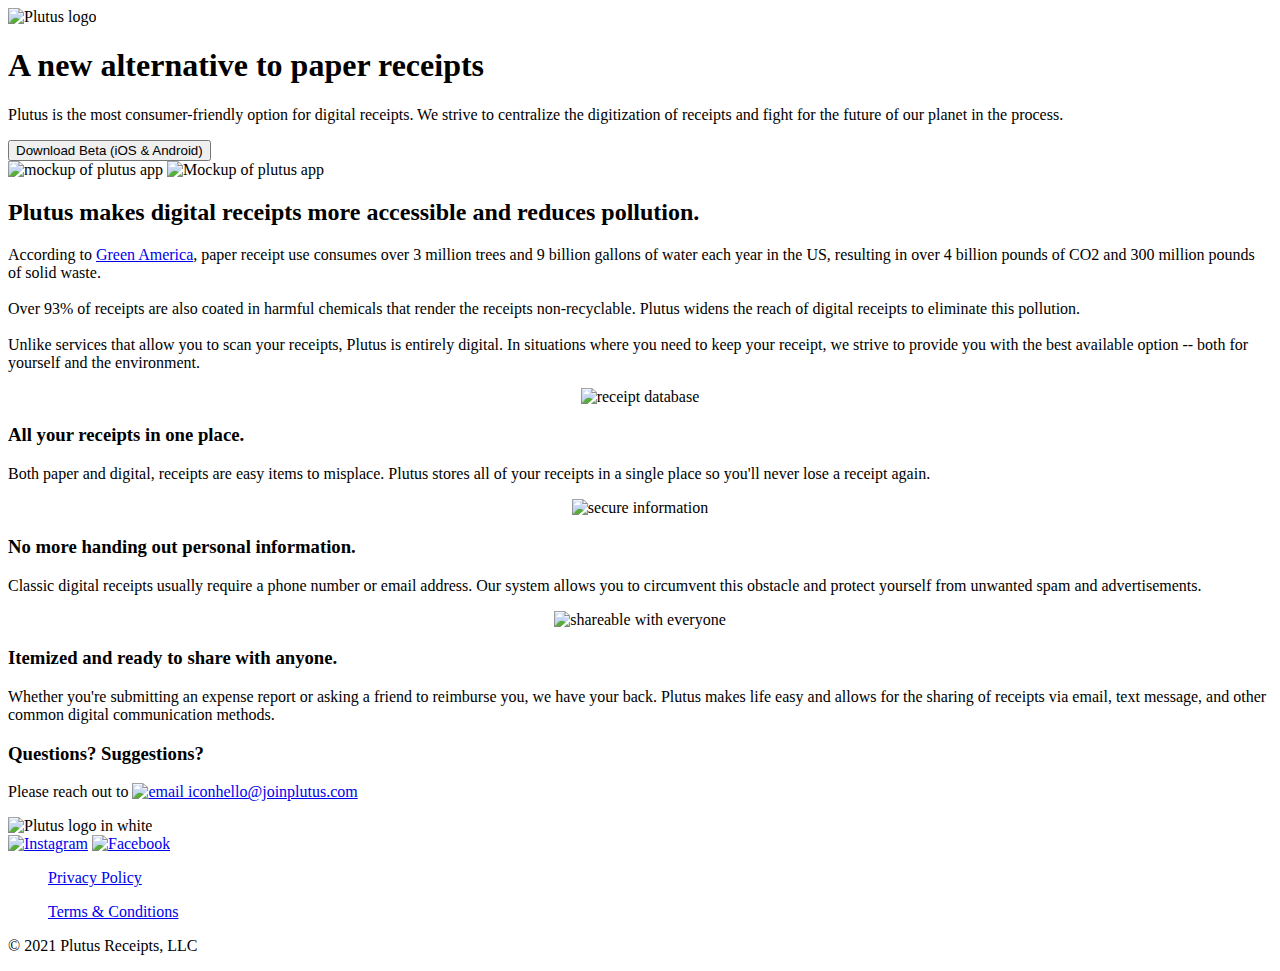
==== index.html @ d0dd9f86 "beta button now leads to beta instead of qualtrics" ====
<!DOCTYPE html>

<html lang="en">
  <head>

    <!-- Google Tag Manager -->
    <script>(function(w,d,s,l,i){w[l]=w[l]||[];w[l].push({'gtm.start':
      new Date().getTime(),event:'gtm.js'});var f=d.getElementsByTagName(s)[0],
      j=d.createElement(s),dl=l!='dataLayer'?'&l='+l:'';j.async=true;j.src=
      'https://www.googletagmanager.com/gtm.js?id='+i+dl;f.parentNode.insertBefore(j,f);
      })(window,document,'script','dataLayer','GTM-PJC6Z45');</script>
      <!-- End Google Tag Manager -->

    <link rel="stylesheet" href="styling/css/index.css" />
    <meta
      name="viewport"
      content="width=device-width, initial-scale=1.0, maximum-scale=1.0, user-scalable=yes"
    />
    <link
      href="https://fonts.googleapis.com/css?family=Roboto:400,500&display=swap"
      rel="stylesheet"
    />
    <link
      rel="apple-touch-icon"
      sizes="57x57"
      href="img/icon/apple-icon-57x57.png"
    />
    <link
      rel="apple-touch-icon"
      sizes="60x60"
      href="img/icon/apple-icon-60x60.png"
    />
    <link
      rel="apple-touch-icon"
      sizes="72x72"
      href="img/icon/apple-icon-72x72.png"
    />
    <link
      rel="apple-touch-icon"
      sizes="76x76"
      href="img/icon/apple-icon-76x76.png"
    />
    <link
      rel="apple-touch-icon"
      sizes="114x114"
      href="img/icon/apple-icon-114x114.png"
    />
    <link
      rel="apple-touch-icon"
      sizes="120x120"
      href="img/icon/apple-icon-120x120.png"
    />
    <link
      rel="apple-touch-icon"
      sizes="144x144"
      href="img/icon/apple-icon-144x144.png"
    />
    <link
      rel="apple-touch-icon"
      sizes="152x152"
      href="img/icon/apple-icon-152x152.png"
    />
    <link
      rel="apple-touch-icon"
      sizes="180x180"
      href="img/icon/apple-icon-180x180.png"
    />
    <link
      rel="icon"
      type="image/png"
      sizes="192x192"
      href="img/icon/android-icon-192x192.png"
    />
    <link
      rel="icon"
      type="image/png"
      sizes="32x32"
      href="img/icon/favicon-32x32.png"
    />
    <link
      rel="icon"
      type="image/png"
      sizes="96x96"
      href="img/icon/favicon-96x96.png"
    />
    <link
      rel="icon"
      type="image/png"
      sizes="16x16"
      href="img/icon/favicon-16x16.png"
    />
    <link rel="manifest" href="img/icon/manifest.json" />
    <meta name="msapplication-TileColor" content="#2ad196" />
    <meta
      name="msapplication-TileImage"
      content="img/icon/ms-icon-144x144.png"
    />
    <meta name="theme-color" content="#2ad196" />
    <meta
      name="description"
      content="Plutus is the most consumer-friendly option for digital receipts. We strive to centralize the digitization of receipts and save millions of trees in the process."
    />
    <meta name="keywords" content="" />
    <title>Plutus - Digital Receipt Solutions</title>
  </head>

  <body>

    <!-- Google Tag Manager (noscript) -->
    <noscript><iframe src="https://www.googletagmanager.com/ns.html?id=GTM-PJC6Z45"
      height="0" width="0" style="display:none;visibility:hidden"></iframe></noscript>
      <!-- End Google Tag Manager (noscript) -->

    <div class="header-wrapper">
      <div class="header-shader"></div>
      <div class="nav-wrapper">
        <nav>
          <img src="img/big-logo-white.svg" alt="Plutus logo" />
        </nav>
      </div>

      <div class="center-wrap section-wrapper">
        <div class="center section">
          <div class="left">
            <h1>A new alternative to paper receipts</h1>
            <p class="desc">
              Plutus is the most consumer-friendly option for digital receipts.
              We strive to centralize the digitization of receipts and fight for the future of our planet in the process.
            </p>
            <a href="https://www.joinplutus.com/beta.html" target="_blank" class="smooth"><button>Download Beta (iOS & Android)</button></a>
          </div>
          <div class="right">
            <img
              src="img/iphonemockup-small.png"
              id="mobile"
              alt="mockup of plutus app"
            />
            <img
              src="img/mockup4.png"
              alt="Mockup of plutus app"
              id="desktop"
            />
          </div>
        </div>
      </div>
    </div>

    <div id="line"></div>

    <div class="section-wrapper mission-section-wrapper" id="mission">
      <div class="section mission-section">
        <h2>Plutus makes digital receipts more accessible and reduces pollution.</h2>
        <div class="content-wrapper">
          <div class="content">
            <p>
              According to <a href="https://www.greenamerica.org/sites/default/files/2019-06/Green%20America%27s%20Skip%20The%20Slip%20Report.pdf?_ga=2.106437251.1430328538.1600664203-1660819131.1600233513" target="_blank" class="smooth">Green America</a>,
              paper receipt use consumes over 3 million trees and 9 billion gallons of water each year in the US, 
              resulting in over 4 billion pounds of CO2 and 300 million pounds of solid waste.
              <br><br>
              Over 93% of receipts are also coated in harmful chemicals that render the receipts non-recyclable. 
              Plutus widens the reach of digital receipts to eliminate this pollution.
              <br><br>
              Unlike services that allow you to scan your receipts, Plutus is entirely digital. In situations where 
              you need to keep your receipt, we strive to provide you with the best available option -- both for yourself 
              and the environment.
            </p>
          </div>
        </div>
      </div>
    </div>
    
    <div class="section-wrapper about-section-wrapper" id="about">
      <div class="section about-section">
        <div class="card-section-wrapper">
          <div class="card-section">
            <div class="card-item">
              <div class="picture">
                <center>
                  <img src="img/database.svg" alt="receipt database" />
                </center>
              </div>
              <div class="card-header">
                <h3>All your receipts in one place.</h3>
              </div>
              <div class="card-content">
                <p>
                  Both paper and digital, receipts are easy items to misplace. Plutus stores all of your receipts in a single place so you'll never lose a receipt again.
                </p>
              </div>
            </div>

            <div class="card-item">
              <div class="picture">
                <center>
                  <img src="img/lock.svg" alt="secure information" />
                </center>
              </div>
              <div class="card-header">
                <h3>No more handing out personal information.</h3>
              </div>
              <div class="card-content">
                <p>
                  Classic digital receipts usually require a phone number or email address. Our system allows you to circumvent this obstacle and protect yourself from unwanted spam and advertisements.
                </p>
              </div>
            </div>

            <div class="card-item">
              <div class="picture">
                <center>
                  <img src="img/connected.svg" alt="shareable with everyone" />
                </center>
              </div>
              <div class="card-header">
                <h3>Itemized and ready to share with anyone.</h3>
              </div>
              <div class="card-content">
                <p>
                  Whether you're submitting an expense report or asking a friend to reimburse you, we have your back. Plutus makes life easy and allows for the sharing of receipts via email, text message, and other common digital communication methods.
                </p>
              </div>
            </div>

          </div>
        </div>
      </div>
    </div>
    <script src="https://ajax.googleapis.com/ajax/libs/jquery/3.4.1/jquery.min.js"></script>
    <script src="js/smoothscroll.js"></script>
    <script src="js/index.js"></script>

    <!-- <div class="section-wrapper mission-section-wrapper" id="mission">
      <div class="section mission-section">
        <h2>Our Mission</h2>
        <div class="content-wrapper">
          <div class="content">
            <img src="img/photo.jpg" alt="photo of environment" />
            <div class="right-wrap">
              <p>
                We believe that efficient solutions can not only improve
                individual lives, but they can improve the surrounding world as
                well. With our digital receipts, we are creating tools that
                prioritize the lives of everyday people with a specific intent
                to advance the environmental friendliness of the businesses
                around us.
              </p>
              <p>
                We strive to eliminate the annual US consumption of over 3
                million trees and 9 billion gallons of water that occurs during
                the production of paper receipts. This would also annually
                eliminate over 300 million pounds of waste and 4 billion pounds
                of CO2.
              </p>
            </div>
          </div>
        </div>
      </div>
    </div> -->

    <div class="section-wrapper contact-section-wrapper" id="contact">
      <div class="section contact-section">
        <div class="contact-info">
          <h3>Questions? Suggestions?</h3>
          <p class="contact-line">
            Please reach out to
            <a href="mailto:hello@joinplutus.com"
              ><img
                src="img/send.svg"
                alt="email icon"
              />hello@joinplutus.com</a
            >
          </p>
        </div>
      </div>
    </div>

    <div class="section-wrapper footer-wrapper">
      <div class="section footer">
        <img
          src="img/big-logo-white.svg"
          alt="Plutus logo in white"
          class="logo"
        />
        <div class="social-media-wrapper">
          <div class="social-media">
            <a href="https://www.instagram.com/plutusapp/" target="_blank"
              ><img src="img/instagram.png" alt="Instagram"
            /></a>
            <a href="https://www.facebook.com/plutusapp" target="_blank"
              ><img src="img/facebook.png" alt="Facebook"
            /></a>
          </div>
        </div>
        <nav>
          <ul>
            <a href="privacy.html" target="_blank">Privacy Policy</a>
          </ul>
          <ul>
            <a href="terms.html" target="_blank">Terms & Conditions</a>
          </ul>
        </nav>
        <p>&#169; 2021 Plutus Receipts, LLC</p>
      </div>
    </div>
  </body>
</html>
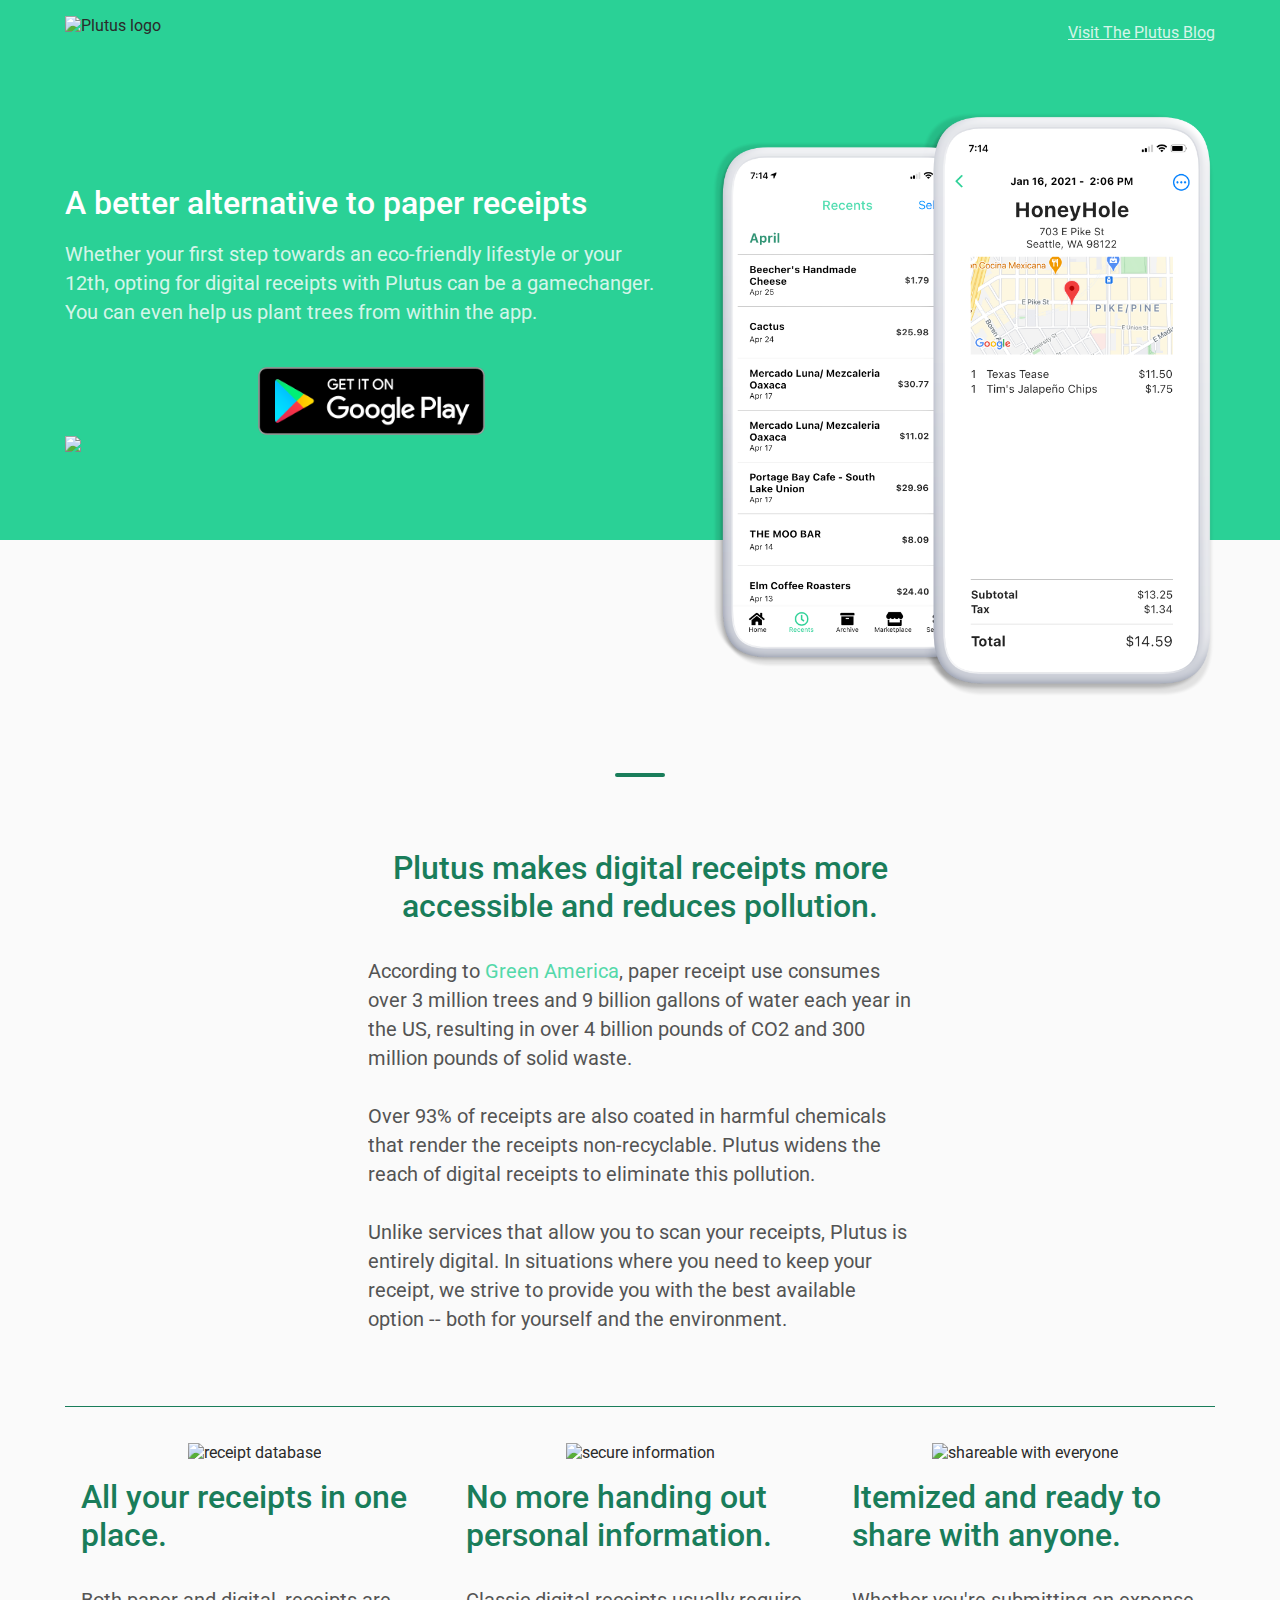
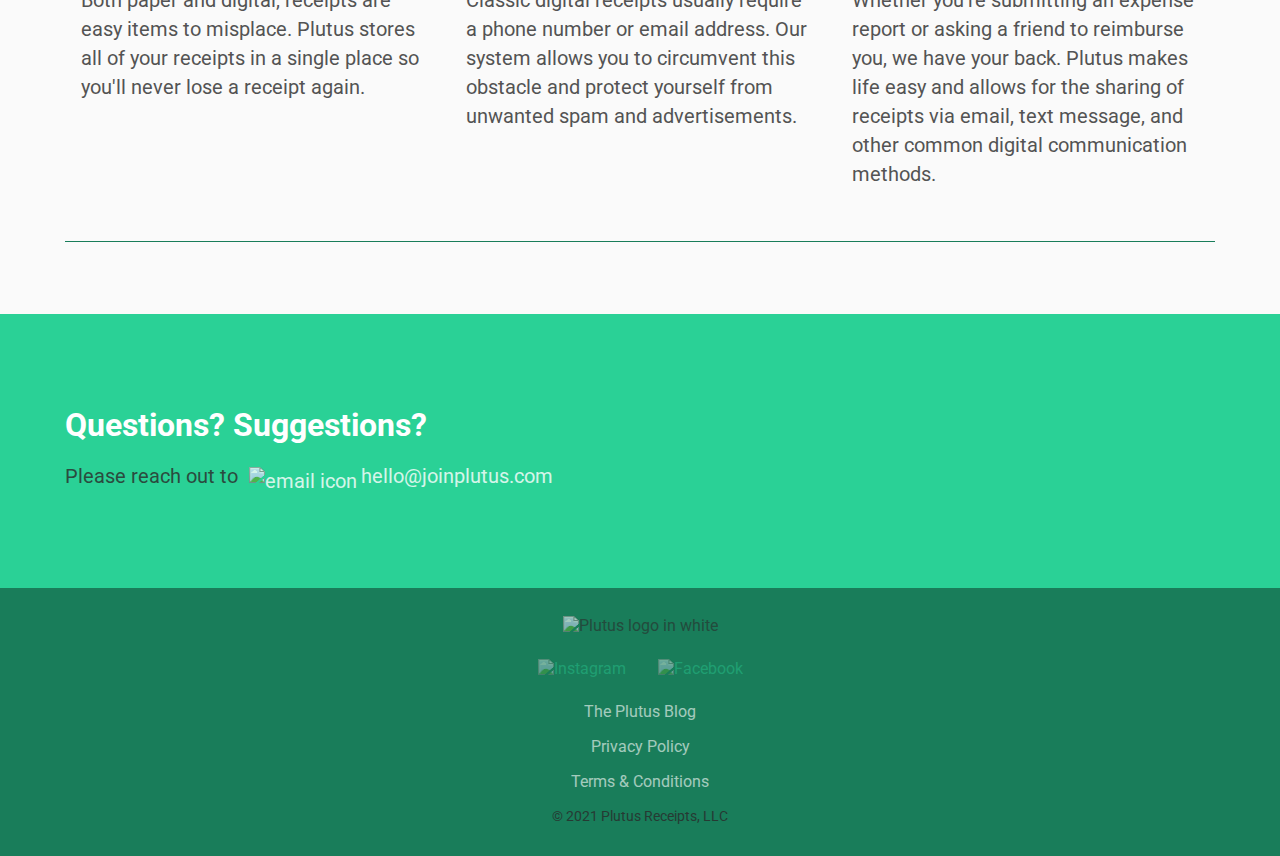
==== commit e1070866: "changes for launch" ====
--- a/index.html
+++ b/index.html
@@ -101,7 +101,7 @@
       content="Plutus is the most consumer-friendly option for digital receipts. We strive to centralize the digitization of receipts and save millions of trees in the process."
     />
     <meta name="keywords" content="" />
-    <title>Plutus - Digital Receipt Solutions</title>
+    <title>Plutus - Digital Receipts</title>
   </head>
 
   <body>
@@ -116,27 +116,47 @@
       <div class="nav-wrapper">
         <nav>
           <img src="img/big-logo-white.svg" alt="Plutus logo" />
+          <ul>
+            <li><a href="https://blog.joinplutus.com" class="smooth" style="text-decoration: underline;">Visit The Plutus Blog</a></li>
+        </ul>
         </nav>
       </div>
 
       <div class="center-wrap section-wrapper">
         <div class="center section">
           <div class="left">
-            <h1>A new alternative to paper receipts</h1>
+            <h1>A better alternative to paper receipts</h1>
             <p class="desc">
-              Plutus is the most consumer-friendly option for digital receipts.
+              Whether your first step towards an eco-friendly lifestyle or your 12th, opting for digital receipts with Plutus can be a gamechanger. 
+              You can even help us plant trees from within the app.
+            </p>
+            <!-- <p class="desc">
+              Plutus is the most consumer-friendly option for digital receipts. 
               We strive to centralize the digitization of receipts and fight for the future of our planet in the process.
-            </p>
-            <a href="https://www.joinplutus.com/beta.html" target="_blank" class="smooth"><button>Download Beta (iOS & Android)</button></a>
+            </p> -->
+            <a href="https://apps.apple.com/us/app/plutus-digital-receipts/id1523224512" target="_blank">
+              <img class="appleButton"
+              src="img/appStoreDownload.svg"
+              id="appStoreDownload"
+              alt="ios app store button"
+              />
+            </a>
+            <a href="https://play.google.com/store/apps/details?id=com.development.plutus" target="_blank">
+              <img class="googleButton"
+              src="img/googlePlay2.png"
+              id="playStoreDownload"
+              alt="android play store button"
+              />
+            </a>
           </div>
           <div class="right">
             <img
-              src="img/iphonemockup-small.png"
+              src="img/mockupNew.png"
               id="mobile"
               alt="mockup of plutus app"
             />
             <img
-              src="img/mockup4.png"
+              src="img/overlapMockup.png"
               alt="Mockup of plutus app"
               id="desktop"
             />
@@ -293,6 +313,9 @@
         </div>
         <nav>
           <ul>
+            <a href="https://blog.joinplutus.com" target="_blank">The Plutus Blog</a>
+          </ul>
+          <ul>
             <a href="privacy.html" target="_blank">Privacy Policy</a>
           </ul>
           <ul>
--- a/styling/css/index.css
+++ b/styling/css/index.css
@@ -0,0 +1,566 @@
+html,
+body {
+  margin: 0;
+  padding: 0;
+  font-family: "Roboto", sans-serif;
+  color: #2a2a2a;
+  background-color: #fafafa;
+  overflow-x: hidden;
+  width: 100%;
+}
+
+.clearfix:after {
+  content: " ";
+  display: block;
+  height: 0;
+  clear: both;
+}
+
+p {
+  color: #2a2a2a;
+  margin: 0;
+  padding: 0;
+  font-size: 1.25em;
+  line-height: 145%;
+  opacity: 0.8;
+}
+
+a {
+  color: #2ad196;
+  text-decoration: none;
+  transition: all 0.2s;
+}
+
+a:hover {
+  color: #67e0b6;
+}
+
+button {
+  background-color: #197d5a;
+  border: none;
+  transition: all 0.2s;
+  outline: none;
+  color: #ffffff;
+  font-size: 1.25em;
+  font-weight: 500;
+  padding: 12px 24px;
+  cursor: pointer;
+  position: relative;
+  top: 0;
+  border-radius: 2px;
+  box-shadow: 0 2px 4px 0px rgba(0, 0, 0, 0.15);
+}
+button:hover {
+  background-color: #197d5a;
+  top: -2px;
+  box-shadow: 0 4px 4px 0px rgba(0, 0, 0, 0.15);
+}
+
+.section-wrapper {
+  padding-left: 24px;
+  padding-right: 24px;
+}
+.section-wrapper .section {
+  max-width: 1150px;
+  margin-left: auto;
+  margin-right: auto;
+}
+.section-wrapper .section h2 {
+  font-size: 2em;
+  color: #197d5a;
+  margin: 0;
+  margin-bottom: 32px;
+  text-align: center;
+  font-weight: 500;
+}
+
+@media (max-width: 700px) {
+  .section-wrapper .section h2 {
+    font-size: 1.65em;
+  }
+}
+
+@media (max-width: 520px) {
+  .section-wrapper {
+    padding-left: 12px;
+    padding-right: 12px;
+  }
+  .section-wrapper button {
+    font-size: 1.15em;
+  }
+}
+.nav-wrapper {
+  padding: 16px 24px;
+}
+.nav-wrapper nav {
+  position: relative;
+  z-index: 4;
+  max-width: 1150px;
+  margin-left: auto;
+  margin-right: auto;
+  display: flex;
+  align-items: center;
+  justify-content: flex-start;
+}
+.nav-wrapper nav img {
+  height: 32px;
+  width: auto;
+  margin-right: auto;
+}
+.nav-wrapper nav ul {
+  list-style: none;
+  margin: 0;
+  padding: 0;
+}
+.nav-wrapper nav ul li {
+  display: inline-block;
+  margin-left: 24px;
+}
+.nav-wrapper nav ul li a {
+  color: #ffffff;
+  opacity: 0.8;
+  transition: 0.15s;
+}
+.nav-wrapper nav ul li a:hover {
+  opacity: 1;
+}
+
+@media (max-width: 520px) {
+  .nav-wrapper {
+    padding: 16px 12px;
+  }
+  .nav-wrapper nav img {
+    height: 24px;
+  }
+  .nav-wrapper nav ul li {
+    font-size: 0.9em;
+    margin-left: 12px;
+  }
+}
+.header-shader {
+  height: 60vh;
+  min-height: 450px;
+  background-color: #2ad196;
+  background-size: cover;
+  background-repeat: no-repeat;
+  background-position: center;
+  position: absolute;
+  width: 100%;
+  z-index: 1;
+}
+
+.center-wrap {
+  position: relative;
+  z-index: 3;
+  margin-top: 48px;
+}
+.center-wrap .center {
+  display: flex;
+  align-items: flex-start;
+  justify-content: space-between;
+}
+.center-wrap .center .left {
+  margin-top: 72px;
+  margin-right: 24px;
+}
+.center-wrap .center .left h1 {
+  color: #ffffff;
+  margin: 0;
+  margin-bottom: 18px;
+  font-size: 2em;
+  font-weight: 500;
+}
+.center-wrap .center .left .desc {
+  color: #ffffff;
+  max-width: 600px;
+  margin-bottom: 24px;
+}
+
+.center-wrap .center .left .googleButton {
+  width: auto;
+  height: 7.5vh;
+  margin: 16px;
+}
+
+.center-wrap .center .left .appleButton {
+  width: auto;
+  height: 7.5vh;
+  margin: 16px;
+  margin-left: 0px;
+}
+
+.center-wrap .center .right img {
+  width: auto;
+  height: 65vh;
+}
+.center-wrap .center .right #mobile {
+  display: none;
+}
+
+@media (max-width: 850px) {
+  .header-shader {
+    height: 60vh;
+    min-height: 420px;
+  }
+
+  .center-wrap {
+    margin-top: 32px;
+  }
+  .center-wrap .center .left {
+    margin-top: 48px;
+    margin-right: 24px;
+  }
+  .center-wrap .center .left h1 {
+    font-size: 1.8em;
+  }
+  
+  .center-wrap .center .left .appleButton {
+    margin: 16px;
+    margin-left: 0px;
+  }
+
+  .center-wrap .center .right img {
+    height: 65vh;
+  }
+  .center-wrap .center .right #mobile {
+    display: block;
+  }
+  .center-wrap .center .right #desktop {
+    display: none;
+  }
+}
+@media (max-width: 550px) {
+  .header-shader {
+    height: 85vh;
+    min-height: auto;
+  }
+
+  .center-wrap {
+    margin-top: 30px;
+  }
+  .center-wrap .center {
+    display: block;
+  }
+  .center-wrap .center .left {
+    margin-top: 0;
+    margin-right: 0;
+    text-align: center;
+    margin-left: 16px;
+    margin-right: 16px;
+  }
+  .center-wrap .center .left h1 {
+    font-size: 1.6em;
+  }
+  .center-wrap .center .left .desc {
+    margin-bottom: 24px;
+    text-align: left;
+  }
+
+  .center-wrap .center .left .googleButton {
+    margin: 16px;
+  }
+  
+  .center-wrap .center .left .appleButton {
+    margin: 16px;
+  }
+
+  .center-wrap .center .right {
+    margin-top: 36px;
+    text-align: center;
+  }
+  .center-wrap .center .right img {
+    width: 80%;
+    margin-left: 10%;
+    max-width: 320px;
+    height: auto;
+  }
+}
+
+.about-section-wrapper {
+  padding-top: 72px;
+  padding-bottom: 72px;
+}
+.card-section-wrapper .card-section {
+  display: flex;
+  align-items: stretch;
+  border-top: 1px solid #197d5a; 
+  border-bottom: 1px solid #197d5a; 
+  justify-content: space-between;
+  padding-top: 36px;
+  padding-bottom: 36px;
+}
+.card-section-wrapper .card-section .card-item {
+  width: 33%;
+}
+.card-section-wrapper .card-section .card-item .card-header {
+  display: flex;
+  justify-content: left;
+  margin-left: 0px;
+}
+
+.card-section-wrapper .card-section .card-item .picture img {
+  height: 225px
+}
+
+.card-section-wrapper .card-section .card-item .card-header h3 {
+  color: #197d5a;
+  font-weight: 500;
+  font-size: 2em;
+  margin: 8px;
+  padding: 8px;
+}
+.card-section-wrapper .card-section .card-item .card-content {
+  /*background-color: #ffffff;
+  box-shadow: 0 2px 4px 0px rgba(0, 0, 0, 0.15);*/
+  padding: 8px;
+  margin: 8px;
+}
+
+/*
+.card-section-wrapper .card-section .card-item .card-content .card-list-item {
+  display: flex;
+  align-items: flex-start;
+  justify-content: flex-start;
+  padding: 16px 0;
+}
+.card-section-wrapper .card-section .card-item .card-content .card-list-item p {
+  opacity: 0.8;
+  font-size: 1.05em;
+}
+*/
+
+@media (max-width: 700px) {
+  .about-section-wrapper {
+    padding-top: 36px;
+    padding-bottom: 36px;
+  }
+  .card-section-wrapper .card-section {
+    display: block;
+    flex-direction: column;
+    padding-bottom: 20px;
+    padding-top: 20px;
+  }
+  .card-section-wrapper .card-section .card-item {
+    width: 100%;
+  }
+
+  .card-section-wrapper .card-section .card-item .picture img {
+    height: 200px
+  }
+
+  .card-section-wrapper .card-section .card-item .card-header h3 {
+    font-size: 1.65em;
+    margin-bottom: 12px;
+    padding-bottom: 0px;
+  }
+  .card-section-wrapper .card-section .card-item .card-content p {
+    font-size: 1.15em;
+    opacity: 0.8;
+  }
+
+  /* .card-section-wrapper .card-section .card-item .card-content .card-list-item {
+    padding: 12px 0;
+  } */
+  /* .card-section-wrapper
+    .card-section
+    .card-item
+    .card-content
+    .card-list-item
+    img {
+    height: 12px;
+  } */
+  /* .card-section-wrapper
+    .card-section
+    .card-item
+    .card-content
+    .card-list-item
+    p {
+    font-size: 1em;
+  } */
+}
+
+.mission-section-wrapper {
+  padding-top: 72px;
+  padding-bottom: 0px;
+  width: 45%;
+  margin: auto;
+}
+.mission-section-wrapper .mission-section {
+  padding-left: 16px;
+  padding-right: 16px;
+}
+.mission-section-wrapper .mission-section .content-wrapper .content {
+  display: flex;
+  align-items: flex-start;
+  justify-content: flex-start;
+}
+
+/* .mission-section-wrapper .mission-section .content-wrapper .content img {
+  width: 45%;
+  height: auto;
+  margin-right: 36px;
+  border-radius: 3px;
+}
+.mission-section-wrapper
+  .mission-section
+  .content-wrapper
+  .content
+  .right-wrap
+  p {
+  font-size: 1em;
+  opacity: 0.8;
+  margin-bottom: 16px;
+} */
+
+@media (max-width: 750px) {
+  .mission-section-wrapper {
+    width: 100%;
+    margin: auto;
+    box-sizing: border-box;
+  }
+  .mission-section-wrapper .mission-section .content-wrapper .content {
+    text-align: left;
+  }
+  .mission-section-wrapper .mission-section .content-wrapper .content p {
+    font-size: 1.15em;
+    opacity: 0.8;
+  }
+  /* .mission-section-wrapper .mission-section .content-wrapper .content img {
+    width: 100%;
+    height: auto;
+    margin-right: 0;
+    margin-bottom: 24px;
+  } */
+  /* .mission-section-wrapper
+    .mission-section
+    .content-wrapper
+    .content
+    .right-wrap
+    p {
+    text-align: left;
+    font-size: 1.15em;
+    opacity: 0.8;
+    margin-bottom: 16px;
+  } */
+}
+.contact-section-wrapper {
+  background-color: #2ad196;
+}
+.contact-section-wrapper .contact-section {
+  padding: 92px 0;
+}
+.contact-section-wrapper .contact-section .contact-info h3 {
+  color: #ffffff;
+  margin-top: 0;
+  font-size: 2em;
+  margin-bottom: 18px;
+}
+.contact-section-wrapper .contact-section .contact-info .contact-line {
+  color: #2a2a2a;
+}
+.contact-section-wrapper .contact-section .contact-info .contact-line a {
+  color: #ffffff;
+}
+.contact-section-wrapper .contact-section .contact-info .contact-line a:hover {
+  color: #ffffff;
+}
+.contact-section-wrapper .contact-section .contact-info .contact-line img {
+  height: 20px;
+  width: auto;
+  vertical-align: sub;
+  margin-right: 4px;
+  margin-left: 6px;
+}
+
+@media (max-width: 520px) {
+  .contact-section-wrapper {
+    background-color: #2ad196;
+  }
+  .contact-section-wrapper .contact-section {
+    padding: 56px 0;
+  }
+  .contact-section-wrapper .contact-section .contact-info h3 {
+    font-size: 1.8em;
+    margin-bottom: 18px;
+  }
+  .contact-section-wrapper .contact-section .contact-info .contact-line {
+    color: #2a2a2a;
+    font-size: 1.05em;
+  }
+  .contact-section-wrapper .contact-section .contact-info .contact-line a {
+    display: block;
+    color: #ffffff;
+  }
+  .contact-section-wrapper
+    .contact-section
+    .contact-info
+    .contact-line
+    a:hover {
+    color: #ffffff;
+  }
+  .contact-section-wrapper .contact-section .contact-info .contact-line img {
+    height: 20px;
+    width: auto;
+    vertical-align: sub;
+    margin-right: 4px;
+    margin-left: 6px;
+  }
+}
+
+.footer-wrapper {
+  background-color: #197d5a;
+  padding: 28px 0;
+}
+.footer-wrapper .footer {
+  text-align: center;
+}
+.footer-wrapper .footer p {
+  font-size: 0.9em;
+}
+.footer-wrapper .footer .logo {
+  height: 30px;
+  opacity: 0.6;
+  width: auto;
+}
+.section nav ul {
+  padding-inline-start: 0px;
+}
+.section nav ul a {
+  color: #ffffff;
+  opacity: 0.6;
+  transition: 0.15s;
+}
+.section nav ul a:hover {
+  opacity: 1;
+}
+
+.footer-wrapper .footer .social-media-wrapper {
+  margin-top: 24px;
+  margin-bottom: 24px;
+}
+.footer-wrapper .footer .social-media-wrapper .social-media {
+  display: flex;
+  justify-content: center;
+  align-items: flex-start;
+}
+.footer-wrapper .footer .social-media-wrapper .social-media img {
+  opacity: 0.4;
+  height: 22px;
+  width: auto;
+  margin: 0 16px;
+  transition: all 0.15s;
+}
+.footer-wrapper .footer .social-media-wrapper .social-media img:hover {
+  opacity: 0.8;
+}
+
+#line {
+  height: 4px;
+  width: 50px;
+  border-radius: 2px;
+  background: #197d5a;
+  margin: auto;
+  margin-top: 72px;
+}
+
+/*# sourceMappingURL=index.css.map */
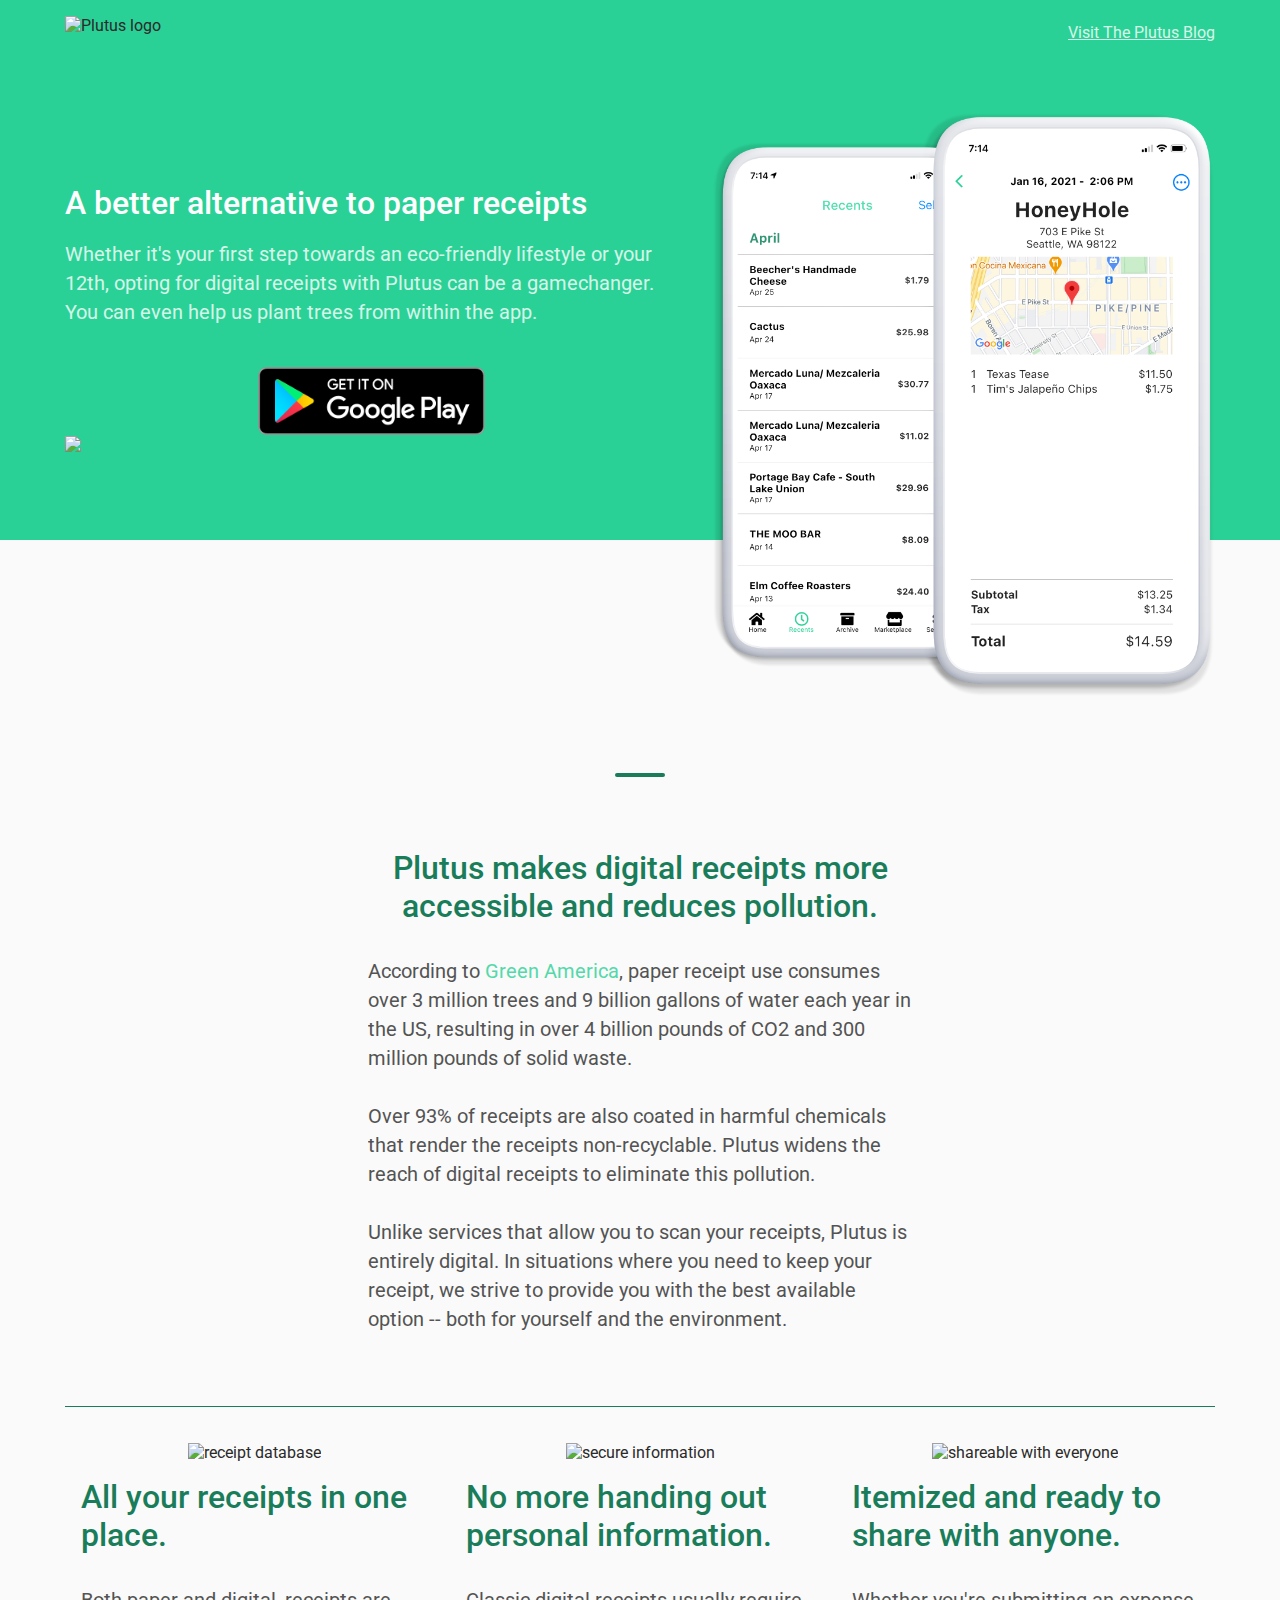
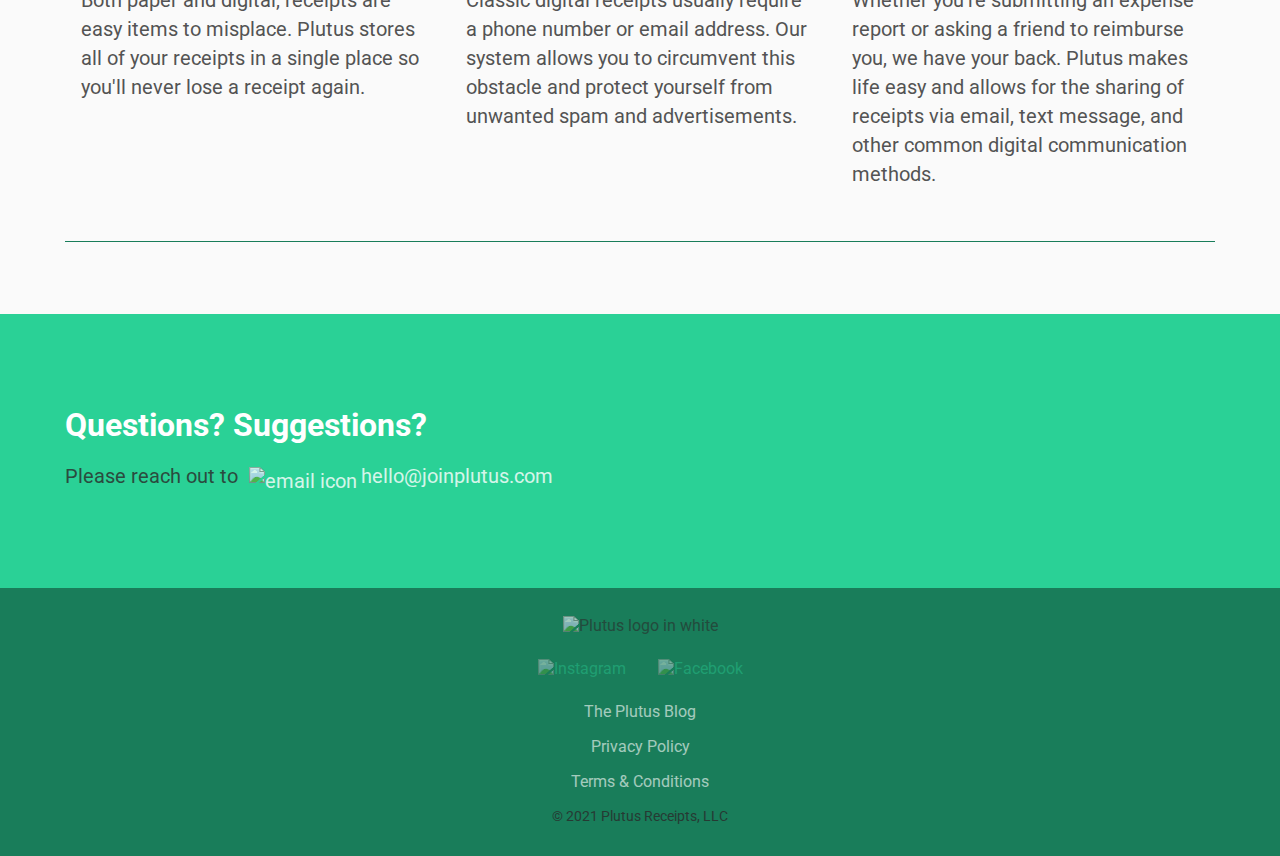
==== commit 6e9f6d31: "grammar correction for kish" ====
--- a/index.html
+++ b/index.html
@@ -127,7 +127,7 @@
           <div class="left">
             <h1>A better alternative to paper receipts</h1>
             <p class="desc">
-              Whether your first step towards an eco-friendly lifestyle or your 12th, opting for digital receipts with Plutus can be a gamechanger. 
+              Whether it's your first step towards an eco-friendly lifestyle or your 12th, opting for digital receipts with Plutus can be a gamechanger. 
               You can even help us plant trees from within the app.
             </p>
             <!-- <p class="desc">
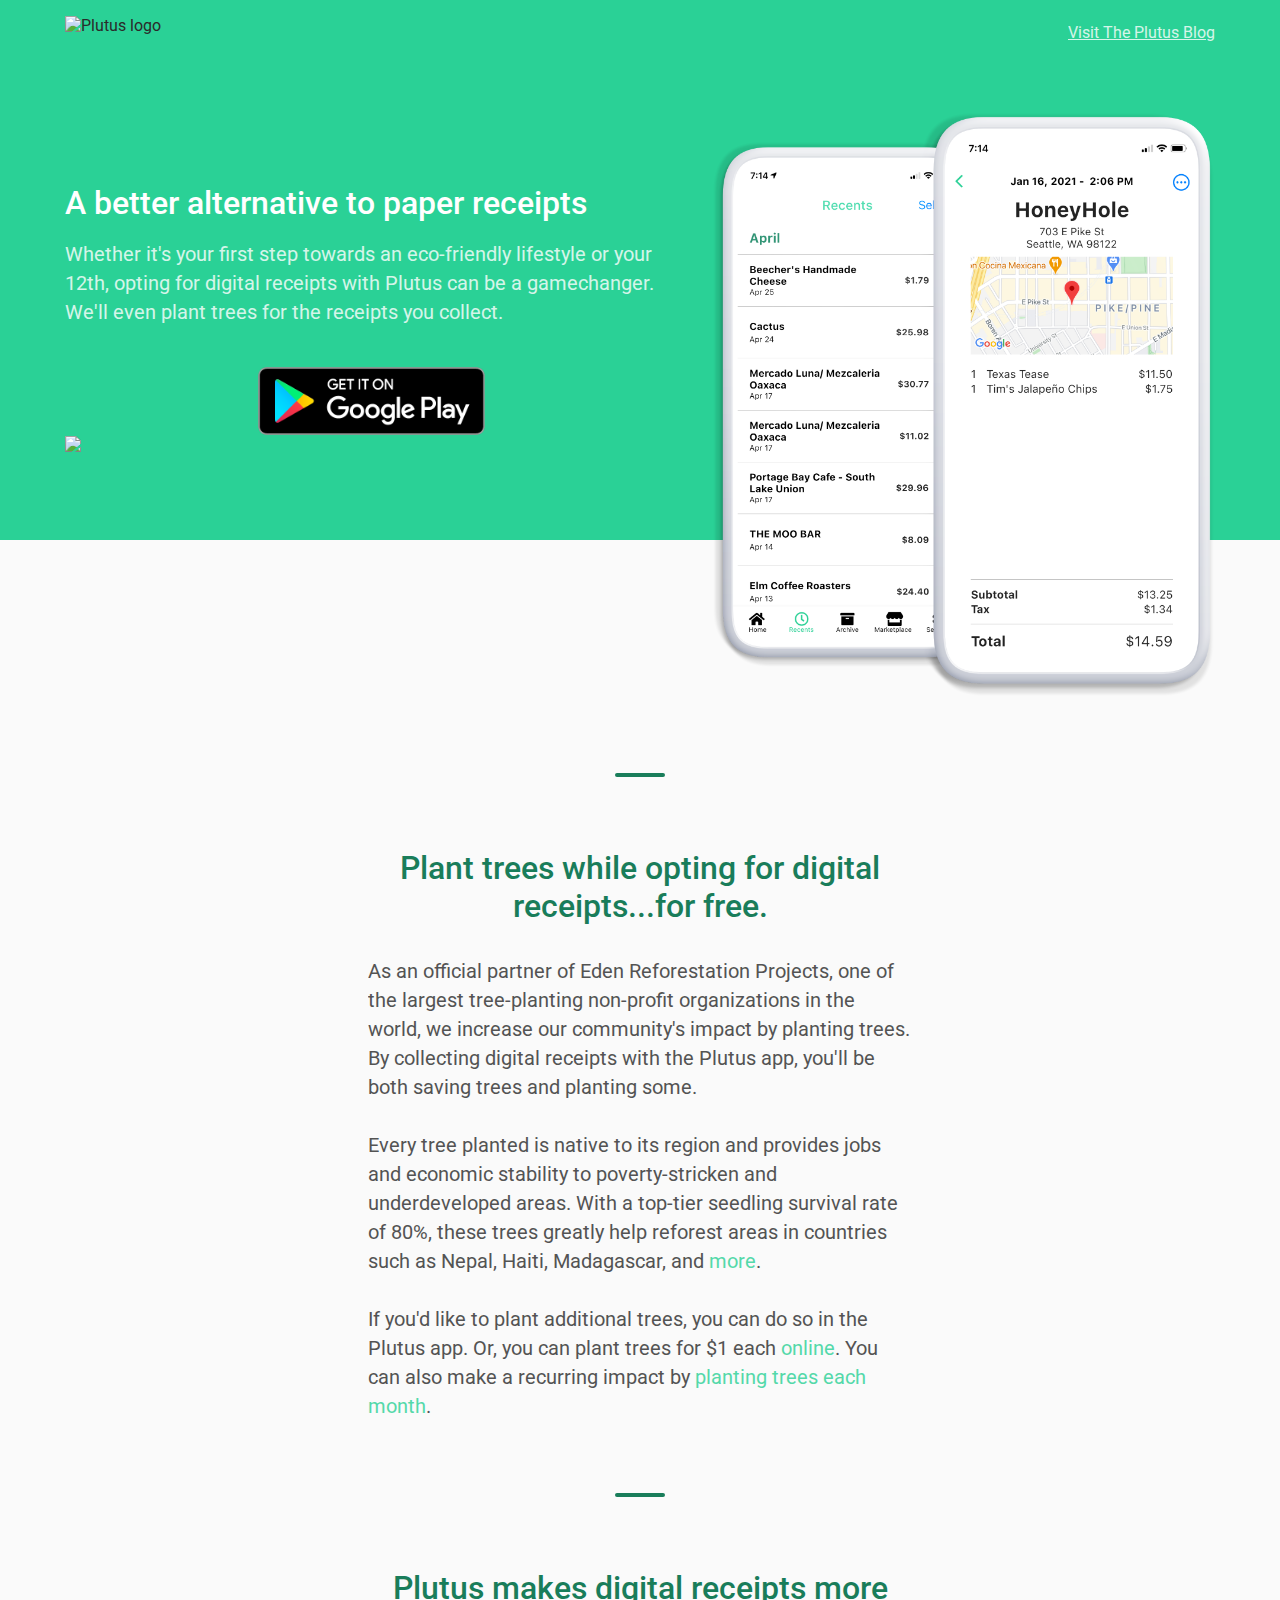
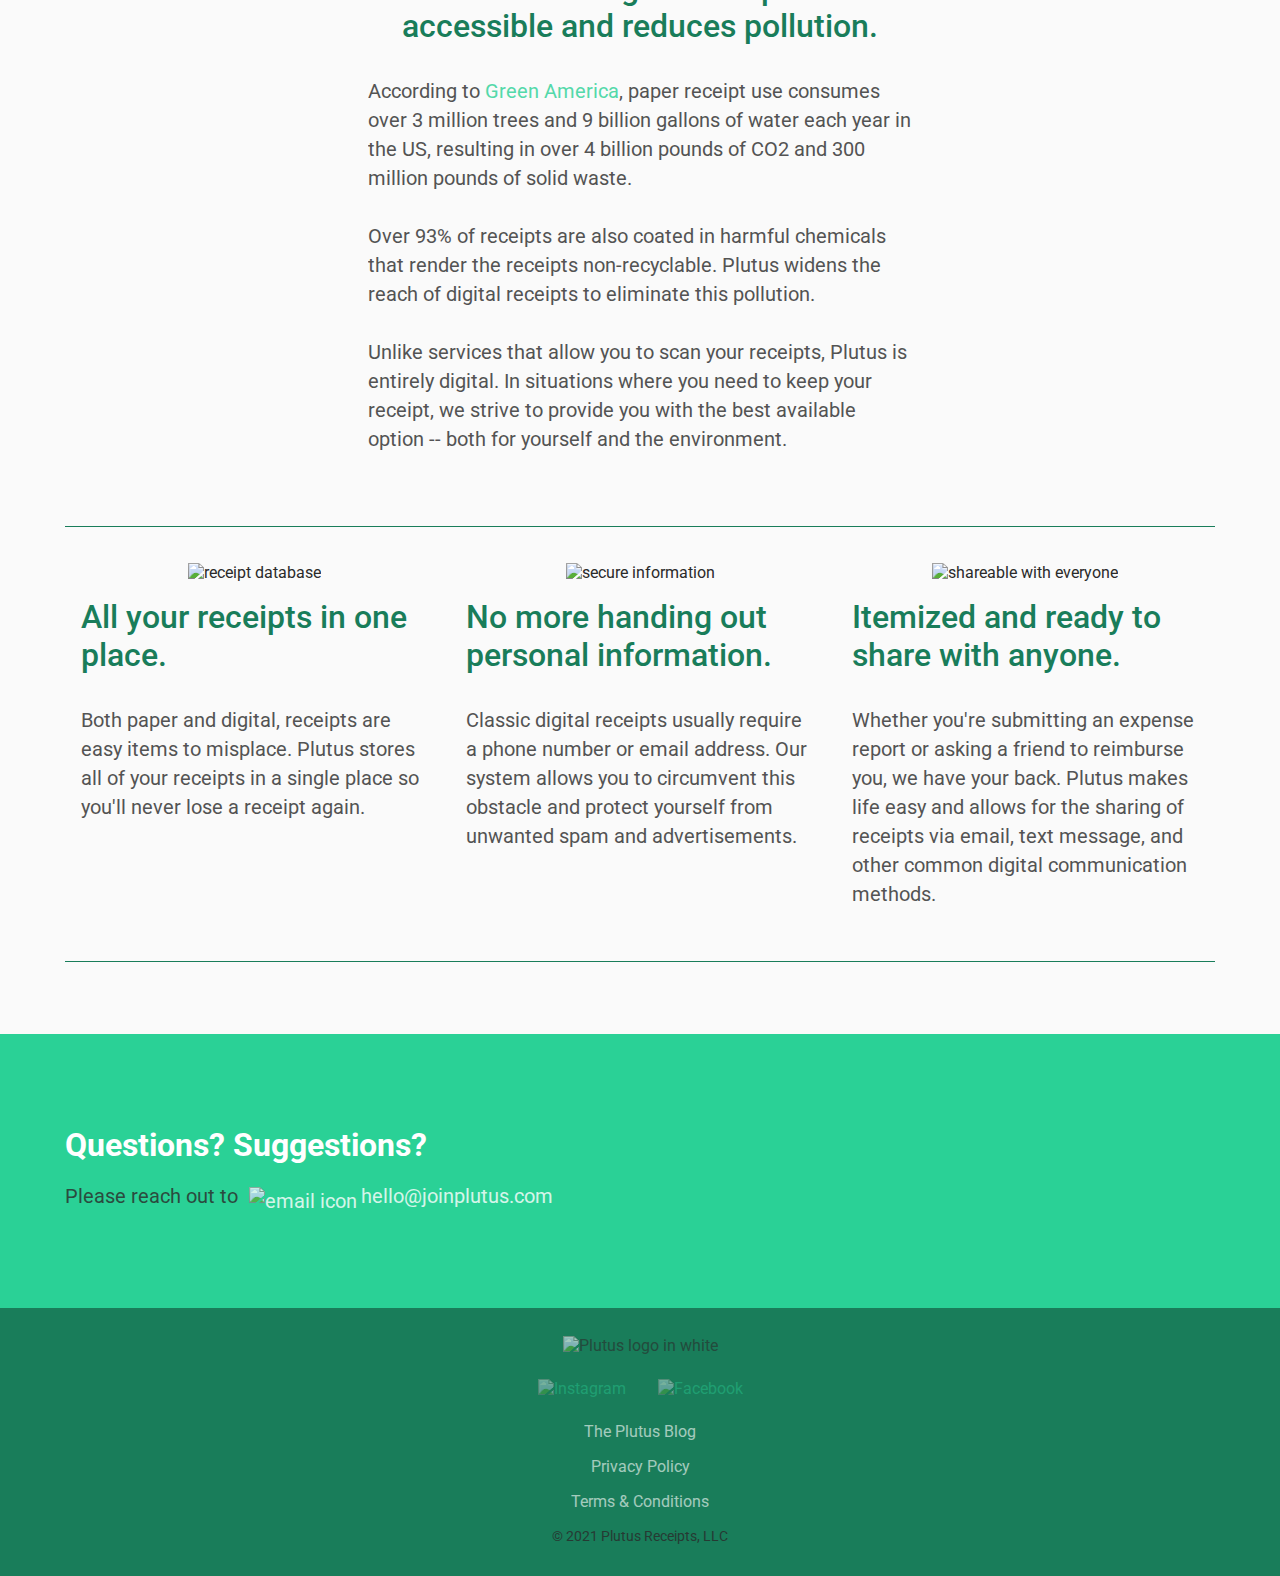
==== commit a63951ee: "added tree-planting description" ====
--- a/index.html
+++ b/index.html
@@ -11,6 +11,17 @@
       })(window,document,'script','dataLayer','GTM-PJC6Z45');</script>
       <!-- End Google Tag Manager -->
 
+      <!-- Global site tag (gtag.js) - Google Analytics -->
+      <script async src="https://www.googletagmanager.com/gtag/js?id=UA-190761386-1">
+      </script>
+      <script>
+        window.dataLayer = window.dataLayer || [];
+        function gtag(){dataLayer.push(arguments);}
+        gtag('js', new Date());
+
+        gtag('config', 'UA-190761386-1');
+      </script>
+
     <link rel="stylesheet" href="styling/css/index.css" />
     <meta
       name="viewport"
@@ -98,10 +109,10 @@
     <meta name="theme-color" content="#2ad196" />
     <meta
       name="description"
-      content="Plutus is the most consumer-friendly option for digital receipts. We strive to centralize the digitization of receipts and save millions of trees in the process."
+      content="Plutus is the most consumer-friendly option for digital receipts. Trees are planted for free as digital receipts are collected with the Plutus app. We strive to centralize the digitization of receipts and save millions of trees in the process."
     />
     <meta name="keywords" content="" />
-    <title>Plutus - Digital Receipts</title>
+    <title>Plutus - Digital Receipts & Tree Planting App for iOS and Android</title>
   </head>
 
   <body>
@@ -128,7 +139,7 @@
             <h1>A better alternative to paper receipts</h1>
             <p class="desc">
               Whether it's your first step towards an eco-friendly lifestyle or your 12th, opting for digital receipts with Plutus can be a gamechanger. 
-              You can even help us plant trees from within the app.
+              We'll even plant trees for the receipts you collect.
             </p>
             <!-- <p class="desc">
               Plutus is the most consumer-friendly option for digital receipts. 
@@ -160,6 +171,33 @@
               alt="Mockup of plutus app"
               id="desktop"
             />
+          </div>
+        </div>
+      </div>
+    </div>
+
+    <div id="line"></div>
+
+    <div class="section-wrapper mission-section-wrapper" id="plant-trees">
+      <div class="section mission-section">
+        <h2>Plant trees while opting for digital receipts...for free.</h2>
+        <div class="content-wrapper">
+          <div class="content">
+            <p>
+              As an official partner of Eden Reforestation Projects, one of the largest tree-planting 
+              non-profit organizations in the world, we increase our community's impact by planting trees.
+              By collecting digital receipts with the Plutus app, you'll be both saving trees and planting some.
+              <br><br>
+              Every tree planted is native to its region and provides jobs and economic stability to poverty-stricken and underdeveloped areas.
+              With a top-tier seedling survival rate of 80%, these trees greatly help reforest areas in countries such as
+              Nepal, Haiti, Madagascar, and 
+              <a href="https://edenprojects.org/the-problem-and-the-solution/" target="_blank" class="smooth">more</a>.
+              <br><br>
+              If you'd like to plant additional trees, you can do so in the Plutus app. Or, you can plant trees for $1 each
+              <a href="https://buy.stripe.com/bIY2cc4zBgkPeIgbII" target="_blank" class="smooth">online</a>.
+              You can also make a recurring impact by 
+              <a href="https://buy.stripe.com/eVa9EEgij7OjeIgeUV" target="_blank" class="smooth">planting trees each month</a>.
+            </p>
           </div>
         </div>
       </div>
--- a/styling/css/index.css
+++ b/styling/css/index.css
@@ -257,11 +257,11 @@
   }
 
   .center-wrap .center .left .googleButton {
-    margin: 16px;
+    margin: 24px;
   }
   
   .center-wrap .center .left .appleButton {
-    margin: 16px;
+    margin: 24px;
   }
 
   .center-wrap .center .right {
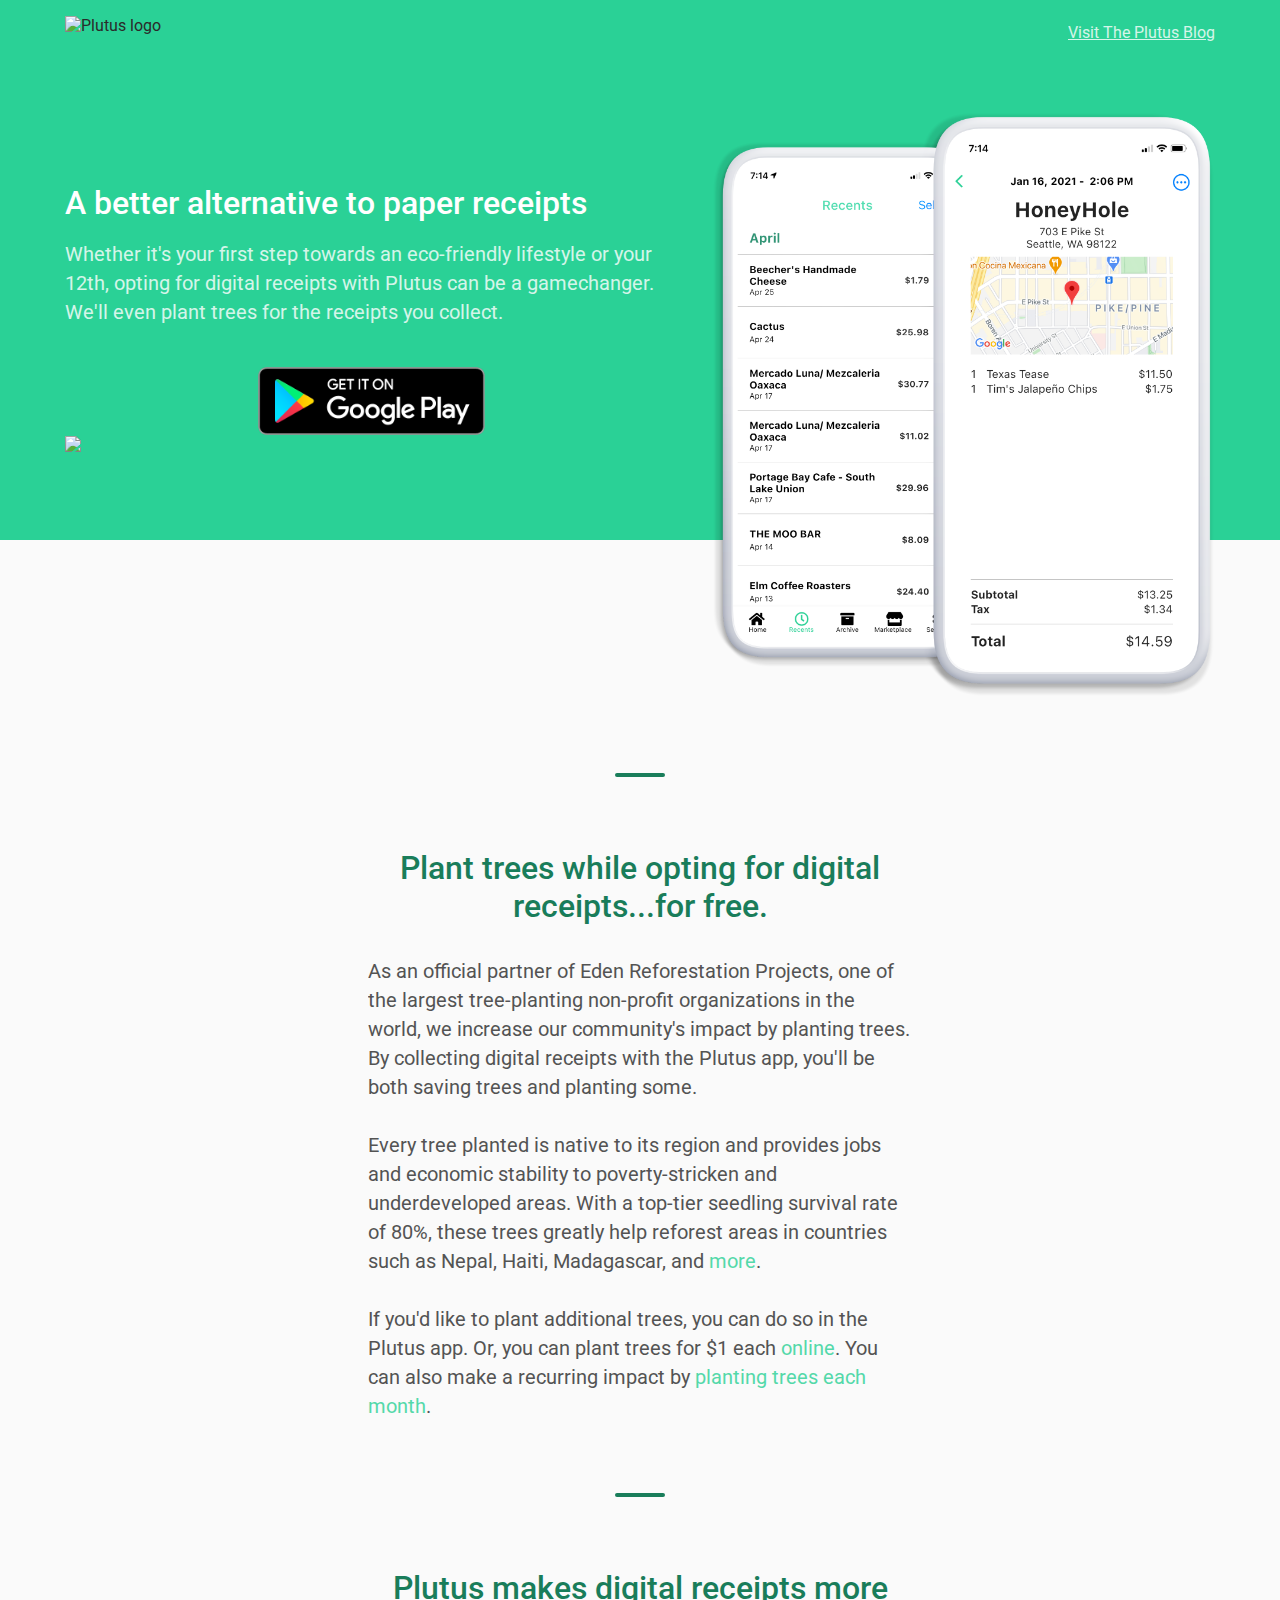
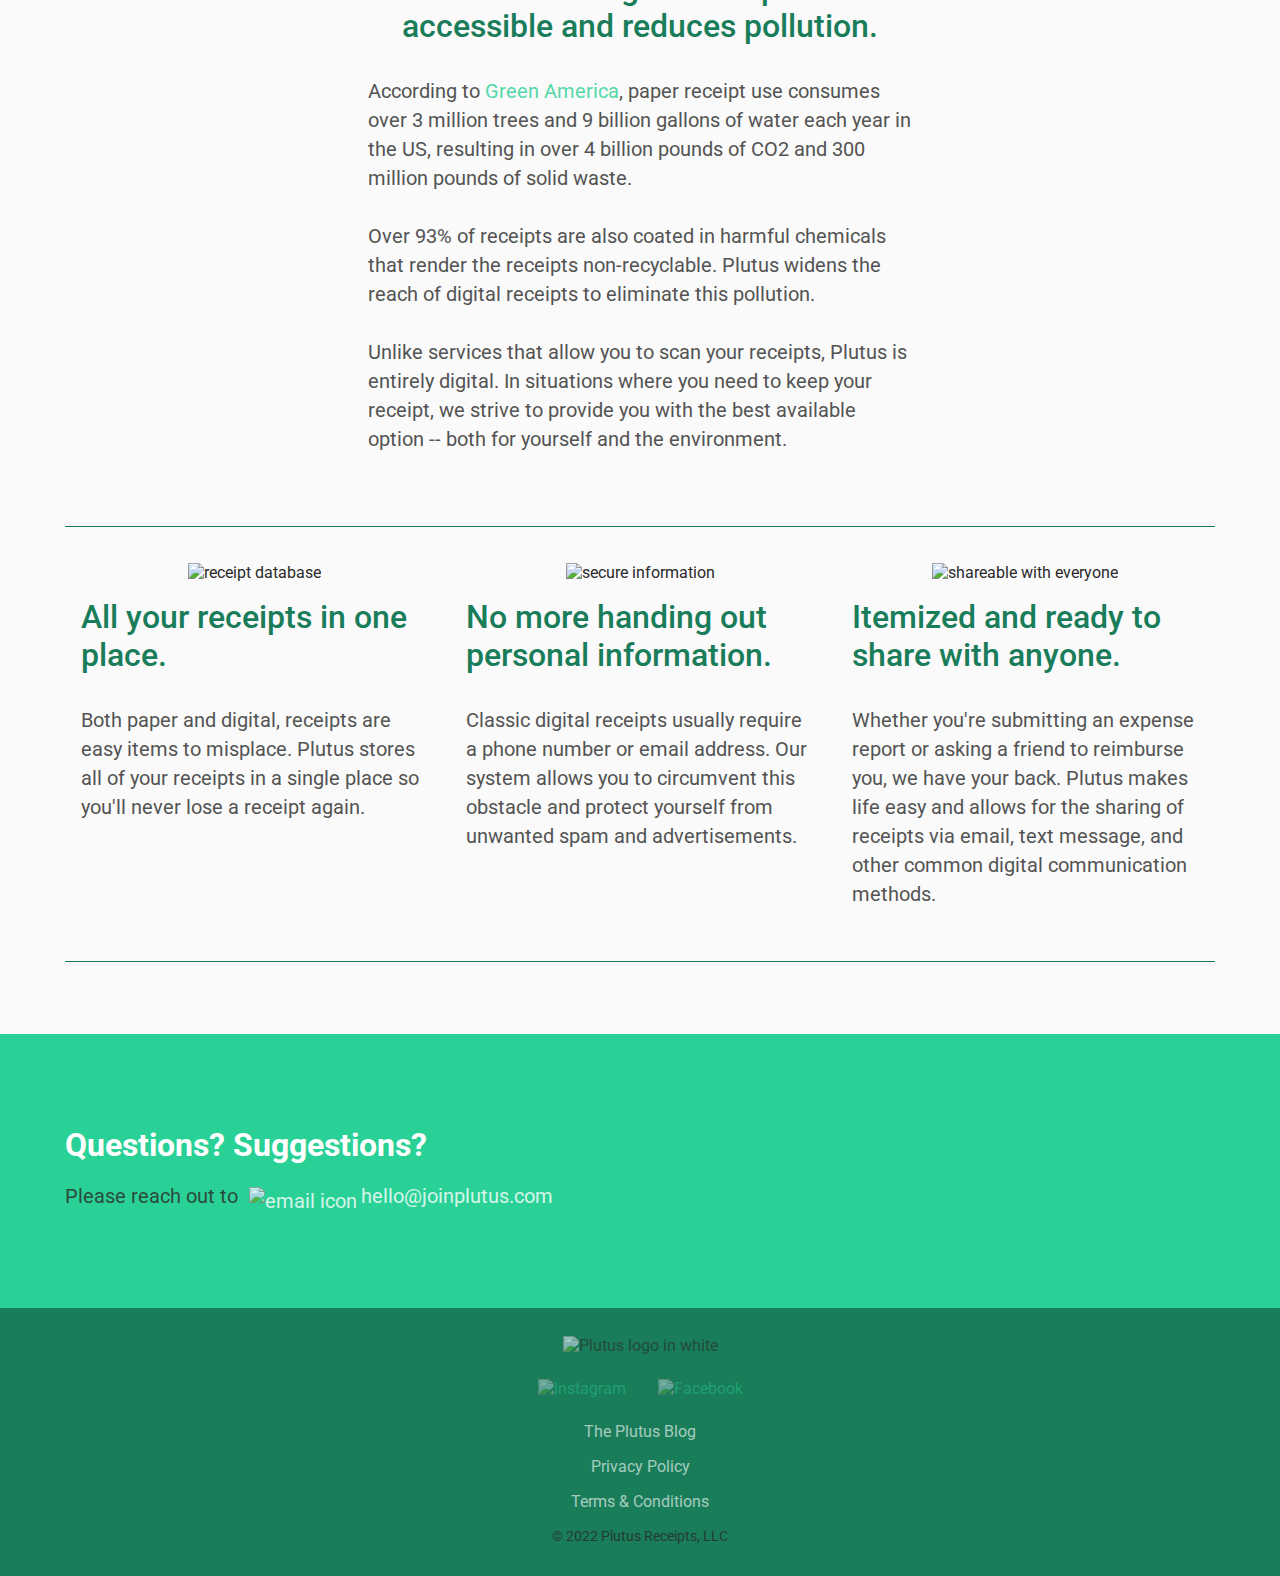
==== commit e7b52801: "Happy New Year (c 2022)" ====
--- a/index.html
+++ b/index.html
@@ -111,7 +111,10 @@
       name="description"
       content="Plutus is the most consumer-friendly option for digital receipts. Trees are planted for free as digital receipts are collected with the Plutus app. We strive to centralize the digitization of receipts and save millions of trees in the process."
     />
-    <meta name="keywords" content="" />
+    <meta name="keywords" 
+      content="plutus, plutus app, receipt, receipts, digital receipt, digital receipts, digital receipt app, plant trees,
+      tree app, trees app, plant tree app, plant trees app, plutus receipts, digital receipts app, free trees, plant free trees"
+    />
     <title>Plutus - Digital Receipts & Tree Planting App for iOS and Android</title>
   </head>
 
@@ -360,7 +363,7 @@
             <a href="terms.html" target="_blank">Terms & Conditions</a>
           </ul>
         </nav>
-        <p>&#169; 2021 Plutus Receipts, LLC</p>
+        <p>&#169; 2022 Plutus Receipts, LLC</p>
       </div>
     </div>
   </body>
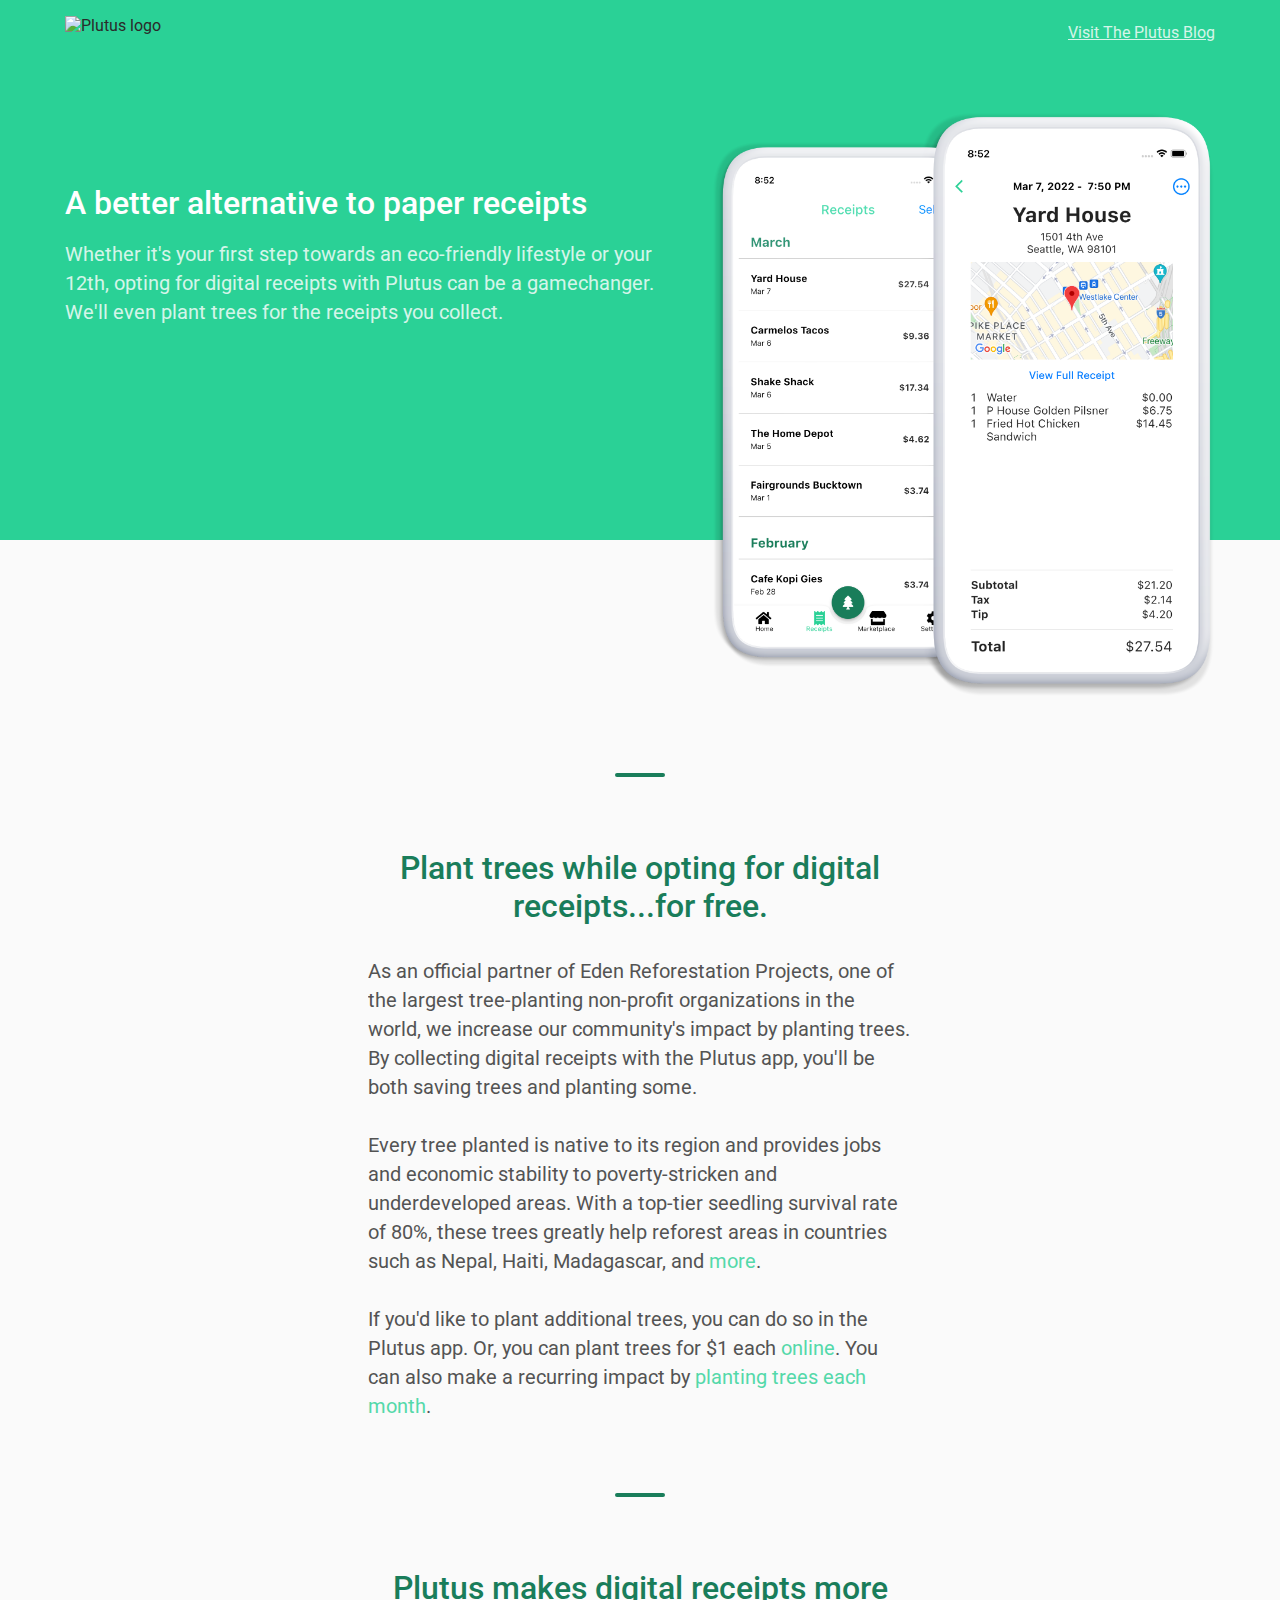
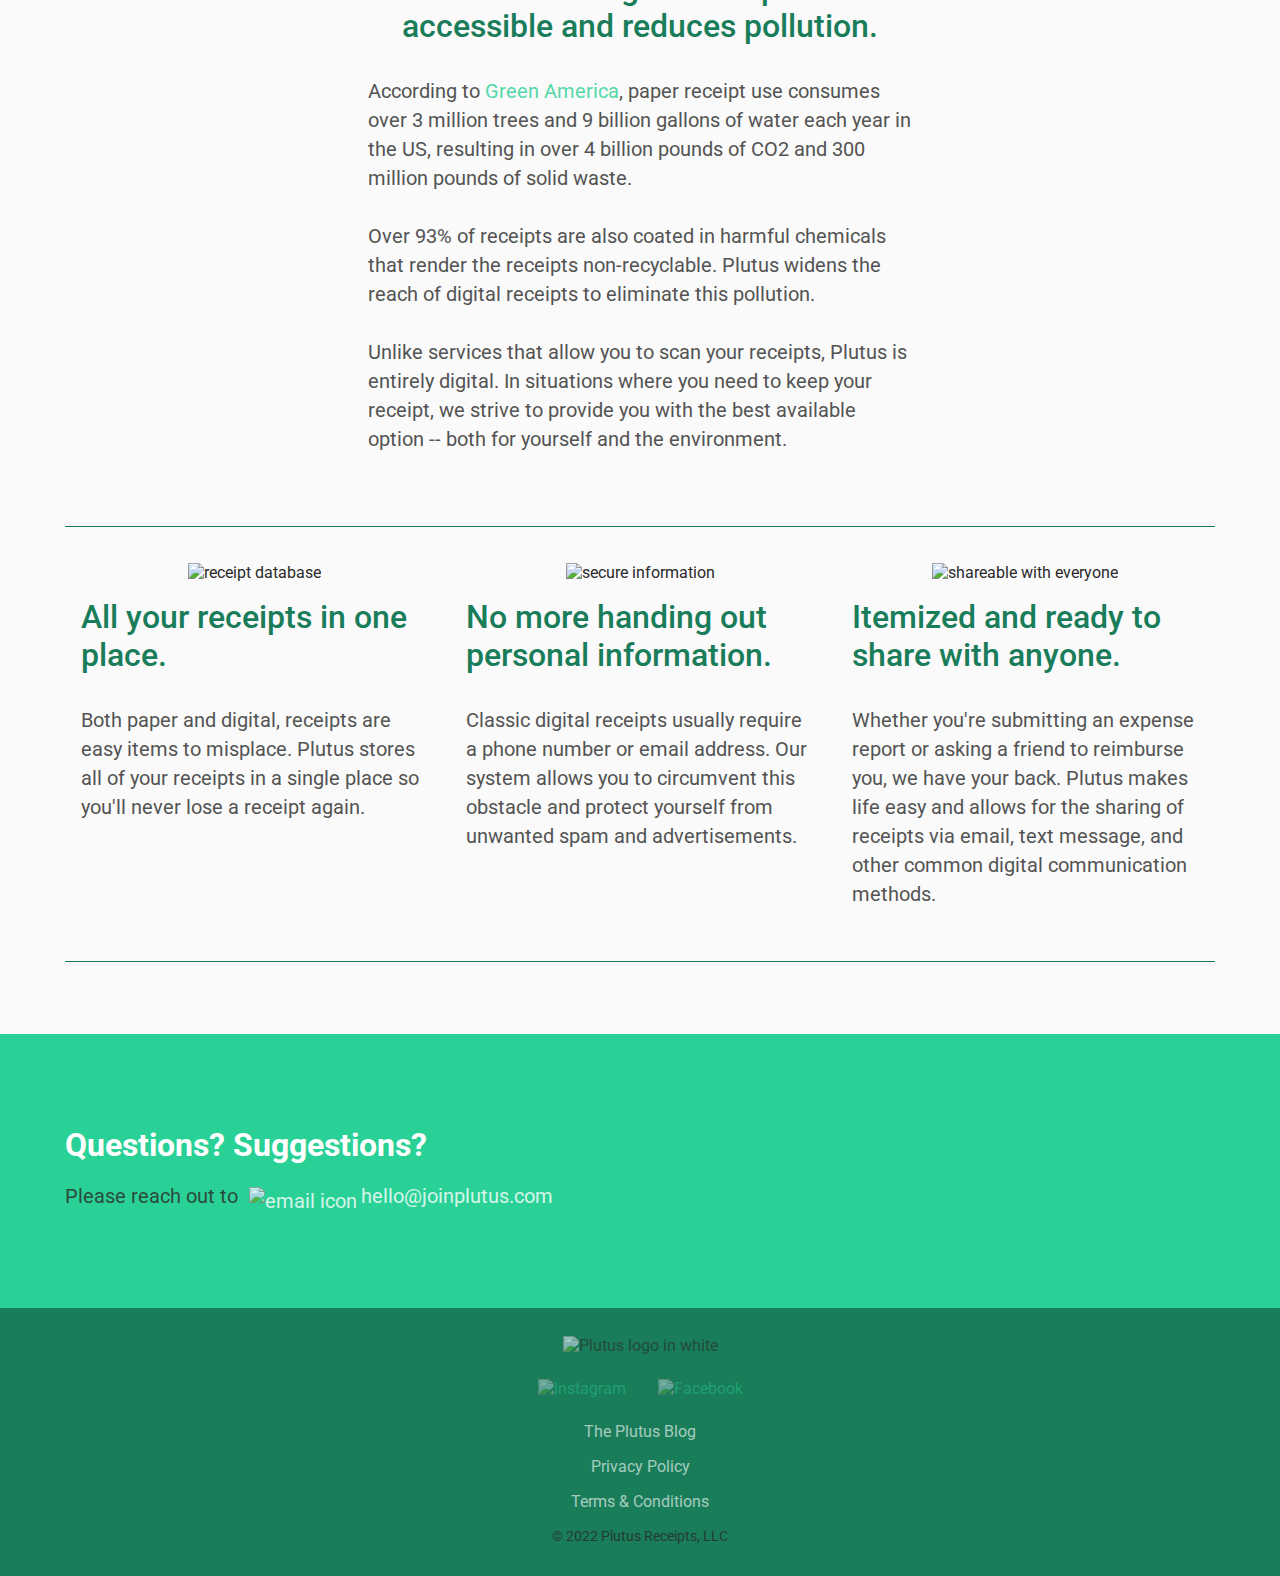
==== commit ea9fded6: "Removed app download buttons :(" ====
--- a/index.html
+++ b/index.html
@@ -148,20 +148,6 @@
               Plutus is the most consumer-friendly option for digital receipts. 
               We strive to centralize the digitization of receipts and fight for the future of our planet in the process.
             </p> -->
-            <a href="https://apps.apple.com/us/app/plutus-digital-receipts/id1523224512" target="_blank">
-              <img class="appleButton"
-              src="img/appStoreDownload.svg"
-              id="appStoreDownload"
-              alt="ios app store button"
-              />
-            </a>
-            <a href="https://play.google.com/store/apps/details?id=com.development.plutus" target="_blank">
-              <img class="googleButton"
-              src="img/googlePlay2.png"
-              id="playStoreDownload"
-              alt="android play store button"
-              />
-            </a>
           </div>
           <div class="right">
             <img
